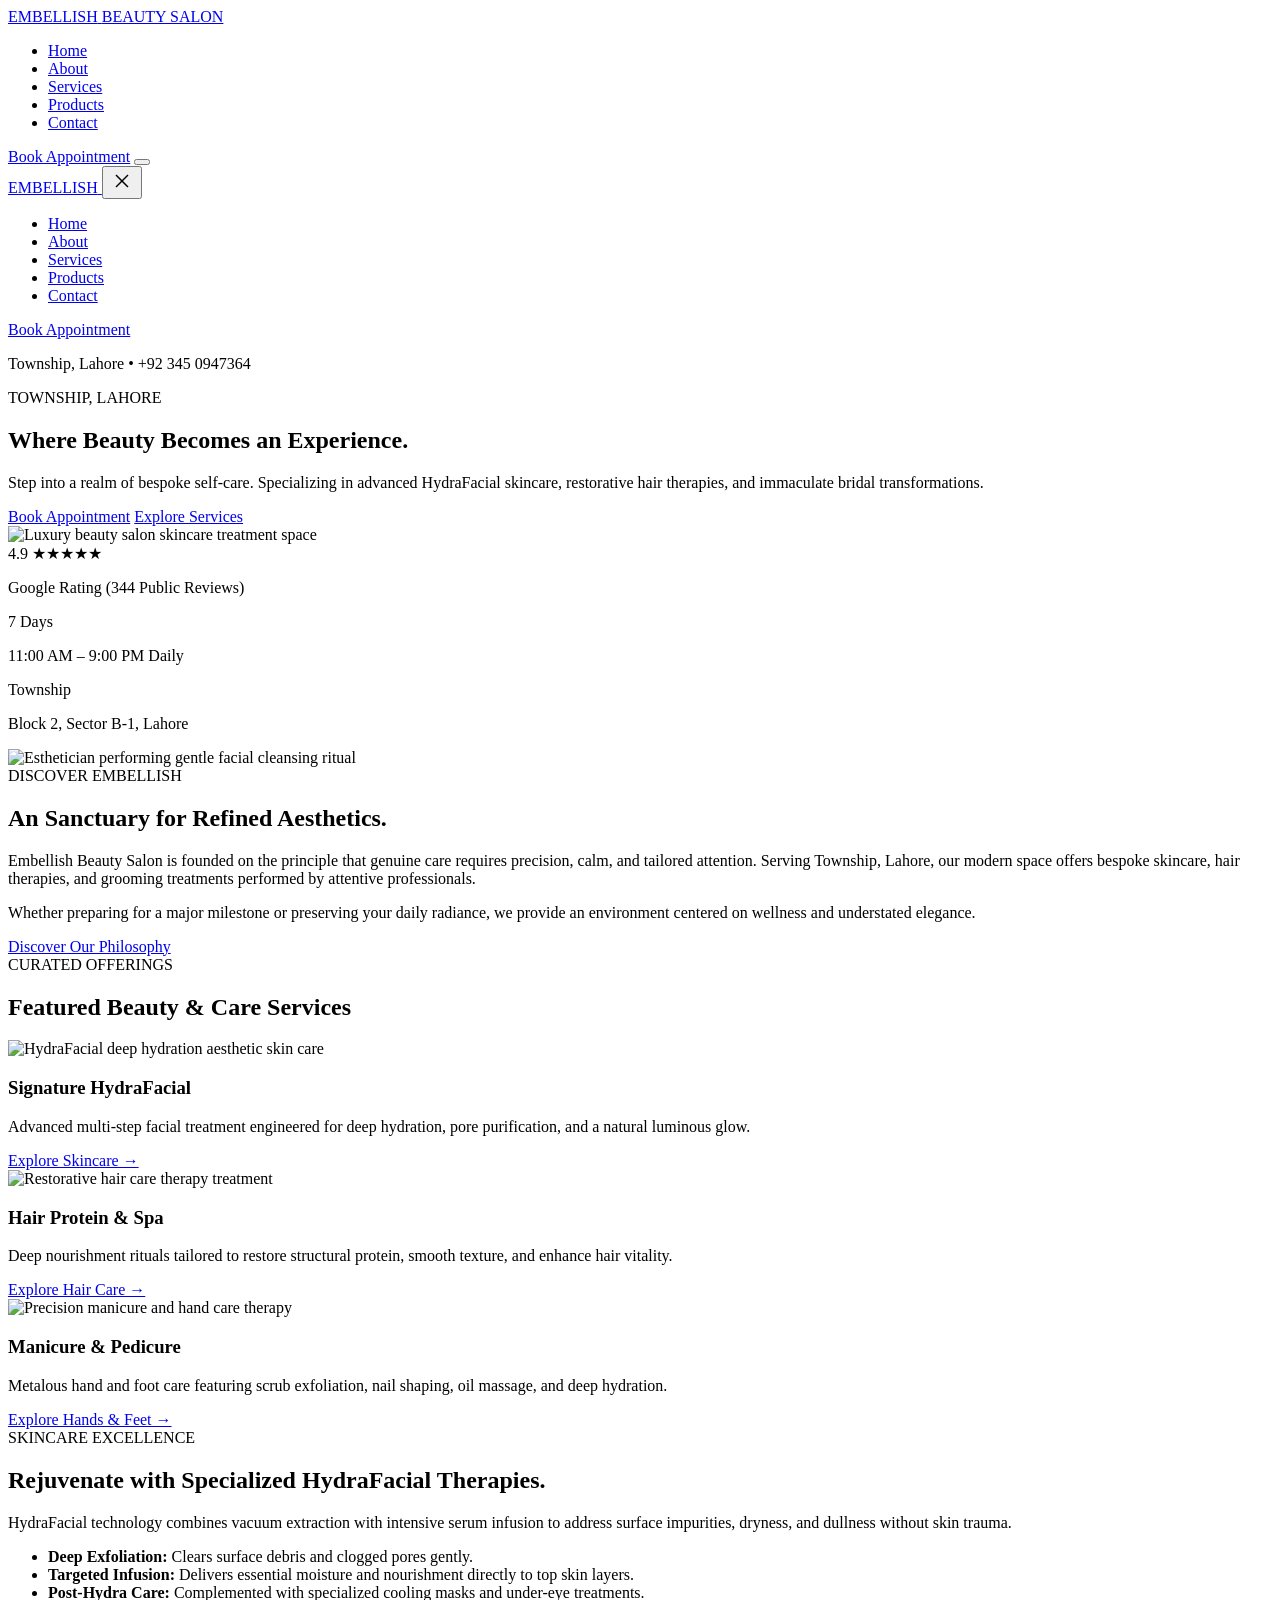
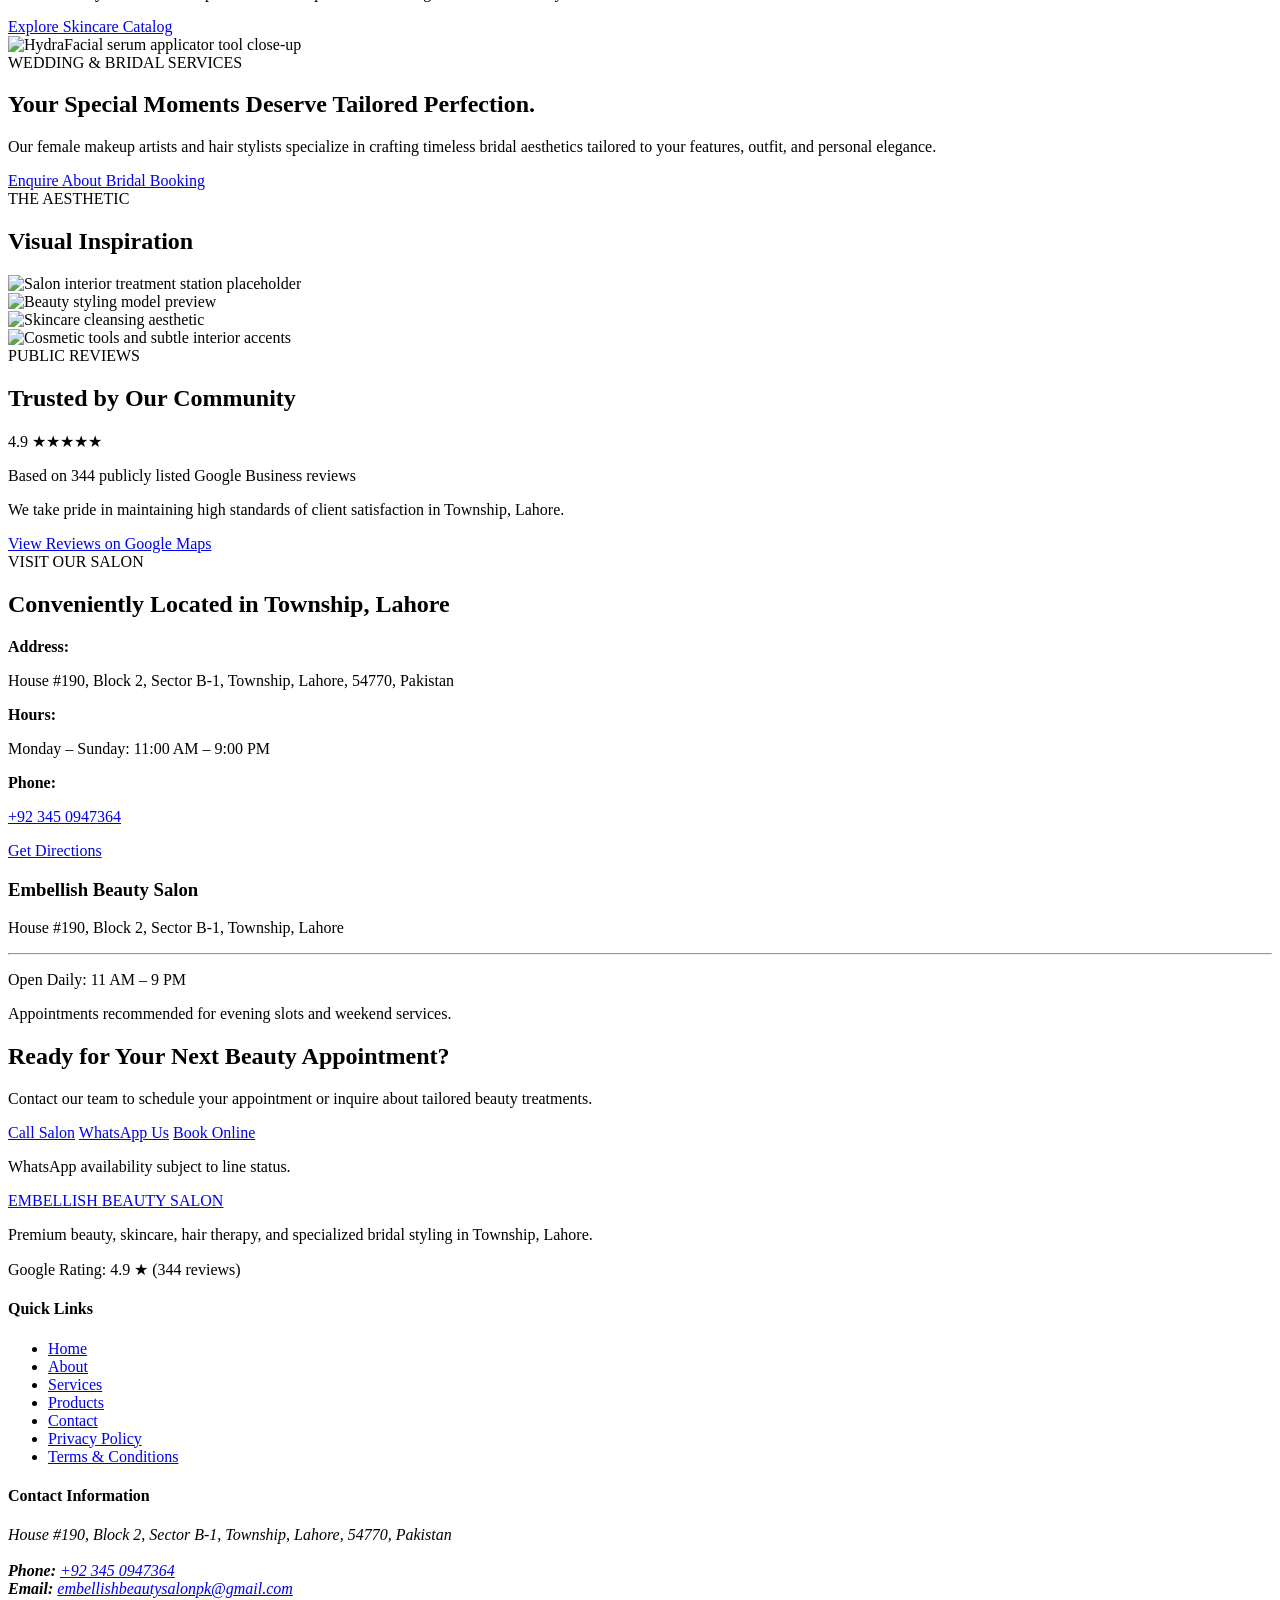
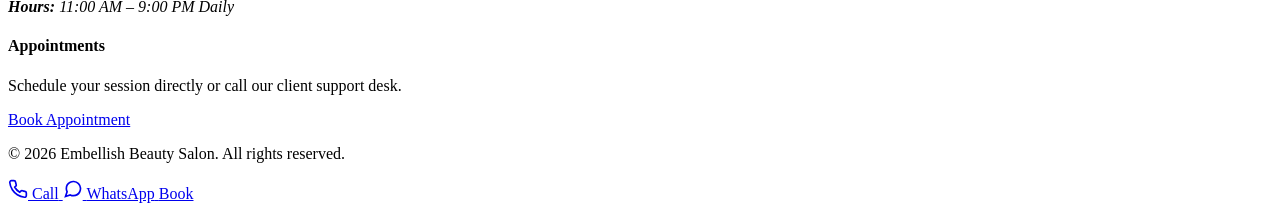
==== index.html @ 2719826d "Create index.html" ====
<!DOCTYPE html>
<html lang="en">
<head>
  <meta charset="UTF-8">
  <meta name="viewport" content="width=device-width, initial-scale=1.0">
  <title>Embellish Beauty Salon | Beauty Salon in Township Lahore</title>
  <meta name="description" content="Experience soft luxury at Embellish Beauty Salon in Township, Lahore. Offering HydraFacial, hair care, body polishing, and professional bridal beauty services.">
  <meta name="keywords" content="Embellish Beauty Salon, Beauty Salon Township Lahore, HydraFacial Township Lahore, Facial salon Township Lahore, Bridal salon Township Lahore">
  <meta name="robots" content="index, follow">
  <link rel="canonical" href="https://embellishbeautysalon.pk/">

  <!-- Open Graph / Facebook -->
  <meta property="og:type" content="website">
  <meta property="og:url" content="https://embellishbeautysalon.pk/">
  <meta property="og:title" content="Embellish Beauty Salon | Beauty Salon in Township Lahore">
  <meta property="og:description" content="Experience soft luxury at Embellish Beauty Salon in Township, Lahore. Premium skincare, HydraFacials, hair spa, and bespoke bridal beauty.">
  <meta property="og:image" content="https://images.unsplash.com/photo-1560066984-138dadb4c035?auto=format&fit=crop&w=1200&q=80">

  <!-- Twitter / X -->
  <meta name="twitter:card" content="summary_large_image">
  <meta name="twitter:title" content="Embellish Beauty Salon | Township Lahore">
  <meta name="twitter:description" content="Premium skincare, HydraFacials, hair care, and bespoke bridal beauty services in Township, Lahore.">
  <meta name="twitter:image" content="https://images.unsplash.com/photo-1560066984-138dadb4c035?auto=format&fit=crop&w=1200&q=80">

  <!-- Stylesheet -->
  <link rel="stylesheet" href="style.css">

  <!-- GSAP & Three.js CDN -->
  <script src="https://cdnjs.cloudflare.com/ajax/libs/gsap/3.12.2/gsap.min.js" defer></script>
  <script src="https://cdnjs.cloudflare.com/ajax/libs/gsap/3.12.2/ScrollTrigger.min.js" defer></script>
  <script src="https://cdnjs.cloudflare.com/ajax/libs/three.js/r128/three.min.js" defer></script>

  <!-- Scripts -->
  <script src="main.js" defer></script>
  <script src="animations.js" defer></script>

  <!-- LocalBusiness Structured Data -->
  <script type="application/ld+json">
  {
    "@context": "https://schema.org",
    "@type": "BeautySalon",
    "name": "Embellish Beauty Salon",
    "image": "https://images.unsplash.com/photo-1560066984-138dadb4c035?auto=format&fit=crop&w=1200&q=80",
    "telephone": "+923450947364",
    "email": "embellishbeautysalonpk@gmail.com",
    "address": {
      "@type": "PostalAddress",
      "streetAddress": "House #190, Block 2, Sector B-1, Township",
      "addressLocality": "Lahore",
      "postalCode": "54770",
      "addressCountry": "PK"
    },
    "openingHoursSpecification": {
      "@type": "OpeningHoursSpecification",
      "dayOfWeek": [
        "Monday", "Tuesday", "Wednesday", "Thursday", "Friday", "Saturday", "Sunday"
      ],
      "opens": "11:00",
      "closes": "21:00"
    },
    "aggregateRating": {
      "@type": "AggregateRating",
      "ratingValue": "4.9",
      "reviewCount": "344"
    },
    "url": "https://embellishbeautysalon.pk/"
  }
  </script>
</head>
<body>

  <!-- Header -->
  <header class="header" id="header">
    <div class="header-container">
      <a href="index.html" class="logo-link" aria-label="Embellish Beauty Salon Homepage">
        <span class="logo-text">EMBELLISH</span>
        <span class="logo-subtext">BEAUTY SALON</span>
      </a>

      <nav class="desktop-nav" aria-label="Main Navigation">
        <ul class="nav-list">
          <li><a href="index.html" class="nav-link active">Home</a></li>
          <li><a href="about.html" class="nav-link">About</a></li>
          <li><a href="services.html" class="nav-link">Services</a></li>
          <li><a href="products.html" class="nav-link">Products</a></li>
          <li><a href="contact.html" class="nav-link">Contact</a></li>
        </ul>
      </nav>

      <div class="header-actions">
        <a href="contact.html" class="btn btn-primary header-cta">Book Appointment</a>
        <button class="hamburger-btn" id="hamburger-btn" aria-label="Toggle navigation menu" aria-expanded="false" aria-controls="mobile-nav">
          <span class="hamburger-line"></span>
          <span class="hamburger-line"></span>
        </button>
      </div>
    </div>
  </header>

  <!-- Mobile Navigation Overlay (Click-Only) -->
  <div class="mobile-nav-overlay" id="mobile-nav" aria-hidden="true">
    <div class="mobile-nav-header">
      <a href="index.html" class="logo-link">
        <span class="logo-text">EMBELLISH</span>
      </a>
      <button class="mobile-close-btn" id="mobile-close-btn" aria-label="Close navigation menu">
        <svg width="24" height="24" viewBox="0 0 24 24" fill="none" stroke="currentColor" stroke-width="1.5"><line x1="18" y1="6" x2="6" y2="18"></line><line x1="6" y1="6" x2="18" y2="18"></line></svg>
      </button>
    </div>
    <ul class="mobile-nav-list">
      <li><a href="index.html" class="mobile-nav-link active">Home</a></li>
      <li><a href="about.html" class="mobile-nav-link">About</a></li>
      <li><a href="services.html" class="mobile-nav-link">Services</a></li>
      <li><a href="products.html" class="mobile-nav-link">Products</a></li>
      <li><a href="contact.html" class="mobile-nav-link">Contact</a></li>
    </ul>
    <div class="mobile-nav-footer">
      <a href="contact.html" class="btn btn-primary full-width">Book Appointment</a>
      <p class="mobile-contact-info">Township, Lahore • +92 345 0947364</p>
    </div>
  </div>

  <main id="main-content">
    <!-- Hero Section -->
    <section class="hero-section">
      <div id="three-canvas-container" class="three-canvas-container"></div>
      <div class="hero-content">
        <span class="hero-badge reveal-text">TOWNSHIP, LAHORE</span>
        <h1 class="hero-title reveal-text">Where Beauty Becomes an Experience.</h1>
        <p class="hero-description reveal-text">Step into a realm of bespoke self-care. Specializing in advanced HydraFacial skincare, restorative hair therapies, and immaculate bridal transformations.</p>
        <div class="hero-cta-group reveal-text">
          <a href="contact.html" class="btn btn-primary">Book Appointment</a>
          <a href="services.html" class="btn btn-secondary">Explore Services</a>
        </div>
      </div>
      <div class="hero-image-wrapper">
        <img src="https://images.unsplash.com/photo-1560066984-138dadb4c035?auto=format&fit=crop&w=1000&q=80" alt="Luxury beauty salon skincare treatment space" class="hero-image" width="1000" height="750">
      </div>
    </section>

    <!-- Business Trust Snapshot -->
    <section class="section trust-section">
      <div class="container">
        <div class="trust-grid">
          <div class="trust-item">
            <div class="trust-rating">
              <span class="rating-num">4.9</span>
              <span class="rating-stars">★★★★★</span>
            </div>
            <p class="trust-label">Google Rating (344 Public Reviews)</p>
          </div>
          <div class="trust-item">
            <span class="trust-metric">7 Days</span>
            <p class="trust-label">11:00 AM – 9:00 PM Daily</p>
          </div>
          <div class="trust-item">
            <span class="trust-metric">Township</span>
            <p class="trust-label">Block 2, Sector B-1, Lahore</p>
          </div>
        </div>
      </div>
    </section>

    <!-- About Preview -->
    <section class="section about-preview">
      <div class="container grid-split">
        <div class="split-image-container">
          <img src="https://images.unsplash.com/photo-1522337360788-8b13dee7a37e?auto=format&fit=crop&w=800&q=80" alt="Esthetician performing gentle facial cleansing ritual" class="img-responsive rounded-luxury" loading="lazy" decoding="async" width="800" height="1000">
        </div>
        <div class="split-content">
          <span class="section-subtitle">DISCOVER EMBELLISH</span>
          <h2 class="section-title">An Sanctuary for Refined Aesthetics.</h2>
          <p class="body-text">Embellish Beauty Salon is founded on the principle that genuine care requires precision, calm, and tailored attention. Serving Township, Lahore, our modern space offers bespoke skincare, hair therapies, and grooming treatments performed by attentive professionals.</p>
          <p class="body-text">Whether preparing for a major milestone or preserving your daily radiance, we provide an environment centered on wellness and understated elegance.</p>
          <a href="about.html" class="btn btn-secondary margin-top-sm">Discover Our Philosophy</a>
        </div>
      </div>
    </section>

    <!-- Featured Services -->
    <section class="section featured-services-section bg-light">
      <div class="container">
        <div class="section-header text-center">
          <span class="section-subtitle">CURATED OFFERINGS</span>
          <h2 class="section-title">Featured Beauty & Care Services</h2>
        </div>

        <div class="card-grid">
          <!-- Card 1 -->
          <div class="luxury-card">
            <div class="card-media">
              <img src="https://images.unsplash.com/photo-1570172619644-dfd03ed5d881?auto=format&fit=crop&w=600&q=80" alt="HydraFacial deep hydration aesthetic skin care" loading="lazy" width="600" height="400">
            </div>
            <div class="card-body">
              <h3 class="card-title">Signature HydraFacial</h3>
              <p class="card-text">Advanced multi-step facial treatment engineered for deep hydration, pore purification, and a natural luminous glow.</p>
              <a href="services.html" class="card-link">Explore Skincare &rarr;</a>
            </div>
          </div>

          <!-- Card 2 -->
          <div class="luxury-card">
            <div class="card-media">
              <img src="https://images.unsplash.com/photo-1527799820374-dcf8d9d4a388?auto=format&fit=crop&w=600&q=80" alt="Restorative hair care therapy treatment" loading="lazy" width="600" height="400">
            </div>
            <div class="card-body">
              <h3 class="card-title">Hair Protein & Spa</h3>
              <p class="card-text">Deep nourishment rituals tailored to restore structural protein, smooth texture, and enhance hair vitality.</p>
              <a href="services.html" class="card-link">Explore Hair Care &rarr;</a>
            </div>
          </div>

          <!-- Card 3 -->
          <div class="luxury-card">
            <div class="card-media">
              <img src="https://images.unsplash.com/photo-1604654894610-df63bc536371?auto=format&fit=crop&w=600&q=80" alt="Precision manicure and hand care therapy" loading="lazy" width="600" height="400">
            </div>
            <div class="card-body">
              <h3 class="card-title">Manicure & Pedicure</h3>
              <p class="card-text">Metalous hand and foot care featuring scrub exfoliation, nail shaping, oil massage, and deep hydration.</p>
              <a href="services.html" class="card-link">Explore Hands & Feet &rarr;</a>
            </div>
          </div>
        </div>
      </div>
    </section>

    <!-- HydraFacial Feature Highlight -->
    <section class="section hydra-feature-section">
      <div class="container grid-split reverse-mobile">
        <div class="split-content">
          <span class="section-subtitle">SKINCARE EXCELLENCE</span>
          <h2 class="section-title">Rejuvenate with Specialized HydraFacial Therapies.</h2>
          <p class="body-text">HydraFacial technology combines vacuum extraction with intensive serum infusion to address surface impurities, dryness, and dullness without skin trauma.</p>
          <ul class="feature-list">
            <li><strong>Deep Exfoliation:</strong> Clears surface debris and clogged pores gently.</li>
            <li><strong>Targeted Infusion:</strong> Delivers essential moisture and nourishment directly to top skin layers.</li>
            <li><strong>Post-Hydra Care:</strong> Complemented with specialized cooling masks and under-eye treatments.</li>
          </ul>
          <a href="services.html" class="btn btn-primary margin-top-sm">Explore Skincare Catalog</a>
        </div>
        <div class="split-image-container">
          <img src="https://images.unsplash.com/photo-1512290900673-7002fe5cdc6a?auto=format&fit=crop&w=800&q=80" alt="HydraFacial serum applicator tool close-up" class="img-responsive rounded-luxury" loading="lazy" width="800" height="1000">
        </div>
      </div>
    </section>

    <!-- Bridal Section -->
    <section class="section bridal-section text-light">
      <div class="bridal-overlay"></div>
      <div class="container relative-z">
        <div class="max-width-center text-center">
          <span class="section-subtitle light-text">WEDDING & BRIDAL SERVICES</span>
          <h2 class="section-title text-white">Your Special Moments Deserve Tailored Perfection.</h2>
          <p class="body-text text-light-muted">Our female makeup artists and hair stylists specialize in crafting timeless bridal aesthetics tailored to your features, outfit, and personal elegance.</p>
          <div class="margin-top-md">
            <a href="contact.html" class="btn btn-gold">Enquire About Bridal Booking</a>
          </div>
        </div>
      </div>
    </section>

    <!-- Editorial Gallery -->
    <section class="section gallery-section">
      <div class="container">
        <div class="section-header text-center">
          <span class="section-subtitle">THE AESTHETIC</span>
          <h2 class="section-title">Visual Inspiration</h2>
        </div>
        <div class="gallery-grid">
          <div class="gallery-item item-tall">
            <img src="https://images.unsplash.com/photo-1560066984-138dadb4c035?auto=format&fit=crop&w=600&q=80" alt="Salon interior treatment station placeholder" loading="lazy" width="600" height="800">
          </div>
          <div class="gallery-item">
            <img src="https://images.unsplash.com/photo-1487412720507-e7ab37603c6f?auto=format&fit=crop&w=600&q=80" alt="Beauty styling model preview" loading="lazy" width="600" height="400">
          </div>
          <div class="gallery-item">
            <img src="https://images.unsplash.com/photo-1522337360788-8b13dee7a37e?auto=format&fit=crop&w=600&q=80" alt="Skincare cleansing aesthetic" loading="lazy" width="600" height="400">
          </div>
          <div class="gallery-item item-wide">
            <img src="https://images.unsplash.com/photo-1516975080664-ed2fc6a32937?auto=format&fit=crop&w=800&q=80" alt="Cosmetic tools and subtle interior accents" loading="lazy" width="800" height="400">
          </div>
        </div>
      </div>
    </section>

    <!-- Google Review Proof Section -->
    <section class="section social-proof-section bg-light text-center">
      <div class="container">
        <span class="section-subtitle">PUBLIC REVIEWS</span>
        <h2 class="section-title">Trusted by Our Community</h2>
        <div class="rating-display-large">
          <span class="rating-big">4.9</span>
          <span class="stars-gold">★★★★★</span>
          <p class="rating-sub">Based on 344 publicly listed Google Business reviews</p>
        </div>
        <p class="body-text max-width-center margin-top-sm">We take pride in maintaining high standards of client satisfaction in Township, Lahore.</p>
        <div class="margin-top-md">
          <a href="https://www.google.com/maps/search/?api=1&query=Embellish+Beauty+Salon+Township+Lahore" target="_blank" rel="noopener noreferrer" class="btn btn-secondary">View Reviews on Google Maps</a>
        </div>
      </div>
    </section>

    <!-- Location & Directions -->
    <section class="section location-section">
      <div class="container grid-split">
        <div class="split-content">
          <span class="section-subtitle">VISIT OUR SALON</span>
          <h2 class="section-title">Conveniently Located in Township, Lahore</h2>
          <div class="contact-details-list">
            <div class="contact-detail-item">
              <strong>Address:</strong>
              <p>House #190, Block 2, Sector B-1, Township, Lahore, 54770, Pakistan</p>
            </div>
            <div class="contact-detail-item">
              <strong>Hours:</strong>
              <p>Monday – Sunday: 11:00 AM – 9:00 PM</p>
            </div>
            <div class="contact-detail-item">
              <strong>Phone:</strong>
              <p><a href="tel:+923450947364" class="inline-link">+92 345 0947364</a></p>
            </div>
          </div>
          <div class="margin-top-md">
            <a href="https://www.google.com/maps/search/?api=1&query=Embellish+Beauty+Salon+House+190+Block+2+Sector+B1+Township+Lahore" target="_blank" rel="noopener noreferrer" class="btn btn-primary">Get Directions</a>
          </div>
        </div>
        <div class="split-image-container flex-center">
          <div class="location-card-box">
            <h3>Embellish Beauty Salon</h3>
            <p>House #190, Block 2, Sector B-1, Township, Lahore</p>
            <hr class="divider">
            <p class="status-indicator"><span class="dot-green"></span> Open Daily: 11 AM – 9 PM</p>
            <p class="small-text margin-top-xs">Appointments recommended for evening slots and weekend services.</p>
          </div>
        </div>
      </div>
    </section>

    <!-- Final CTA Bar -->
    <section class="section cta-banner bg-dark text-light">
      <div class="container text-center">
        <h2 class="section-title text-white">Ready for Your Next Beauty Appointment?</h2>
        <p class="body-text text-light-muted max-width-center">Contact our team to schedule your appointment or inquire about tailored beauty treatments.</p>
        <div class="cta-banner-buttons margin-top-md">
          <a href="tel:+923450947364" class="btn btn-gold">Call Salon</a>
          <a href="https://wa.me/923450947364" target="_blank" rel="noopener noreferrer" class="btn btn-secondary text-white">WhatsApp Us</a>
          <a href="contact.html" class="btn btn-primary">Book Online</a>
        </div>
        <p class="small-text text-light-muted margin-top-xs">WhatsApp availability subject to line status.</p>
      </div>
    </section>
  </main>

  <!-- Global Footer -->
  <footer class="footer">
    <div class="container">
      <div class="footer-grid">
        <div class="footer-col brand-col">
          <a href="index.html" class="logo-link">
            <span class="logo-text">EMBELLISH</span>
            <span class="logo-subtext">BEAUTY SALON</span>
          </a>
          <p class="footer-text margin-top-xs">Premium beauty, skincare, hair therapy, and specialized bridal styling in Township, Lahore.</p>
          <div class="footer-rating-badge">
            <span>Google Rating: 4.9 ★ (344 reviews)</span>
          </div>
        </div>

        <div class="footer-col">
          <h4 class="footer-heading">Quick Links</h4>
          <ul class="footer-links">
            <li><a href="index.html">Home</a></li>
            <li><a href="about.html">About</a></li>
            <li><a href="services.html">Services</a></li>
            <li><a href="products.html">Products</a></li>
            <li><a href="contact.html">Contact</a></li>
            <li><a href="privacy-policy.html">Privacy Policy</a></li>
            <li><a href="terms.html">Terms & Conditions</a></li>
          </ul>
        </div>

        <div class="footer-col">
          <h4 class="footer-heading">Contact Information</h4>
          <address class="footer-address">
            House #190, Block 2, Sector B-1, Township, Lahore, 54770, Pakistan<br><br>
            <strong>Phone:</strong> <a href="tel:+923450947364">+92 345 0947364</a><br>
            <strong>Email:</strong> <a href="mailto:embellishbeautysalonpk@gmail.com">embellishbeautysalonpk@gmail.com</a><br>
            <strong>Hours:</strong> 11:00 AM – 9:00 PM Daily
          </address>
        </div>

        <div class="footer-col">
          <h4 class="footer-heading">Appointments</h4>
          <p class="footer-text">Schedule your session directly or call our client support desk.</p>
          <a href="contact.html" class="btn btn-primary margin-top-xs">Book Appointment</a>
        </div>
      </div>

      <div class="footer-bottom">
        <p>© 2026 Embellish Beauty Salon. All rights reserved.</p>
      </div>
    </div>
  </footer>

  <!-- Mobile Sticky Bottom Action Bar -->
  <div class="mobile-bottom-bar" aria-label="Quick Action Controls">
    <a href="tel:+923450947364" class="mobile-action-btn">
      <svg width="20" height="20" viewBox="0 0 24 24" fill="none" stroke="currentColor" stroke-width="2"><path d="M22 16.92v3a2 2 0 0 1-2.18 2 19.79 19.79 0 0 1-8.63-3.07 19.5 19.5 0 0 1-6-6 19.79 19.79 0 0 1-3.07-8.67A2 2 0 0 1 4.11 2h3a2 2 0 0 1 2 1.72 12.84 12.84 0 0 0 .7 2.81 2 2 0 0 1-.45 2.11L8.09 9.91a16 16 0 0 0 6 6l1.27-1.27a2 2 0 0 1 2.11-.45 12.84 12.84 0 0 0 2.81.7A2 2 0 0 1 22 16.92z"></path></svg>
      <span>Call</span>
    </a>
    <a href="https://wa.me/923450947364" target="_blank" rel="noopener noreferrer" class="mobile-action-btn">
      <svg width="20" height="20" viewBox="0 0 24 24" fill="none" stroke="currentColor" stroke-width="2"><path d="M21 11.5a8.38 8.38 0 0 1-.9 3.8 8.5 8.5 0 0 1-7.6 4.7 8.38 8.38 0 0 1-3.8-.9L3 21l1.9-5.7a8.38 8.38 0 0 1-.9-3.8 8.5 8.5 0 0 1 4.7-7.6 8.38 8.38 0 0 1 3.8-.9h.5a8.48 8.48 0 0 1 8 8v.5z"></path></svg>
      <span>WhatsApp</span>
    </a>
    <a href="contact.html" class="mobile-action-btn primary-action">
      <span>Book</span>
    </a>
  </div>

</body>
</html>
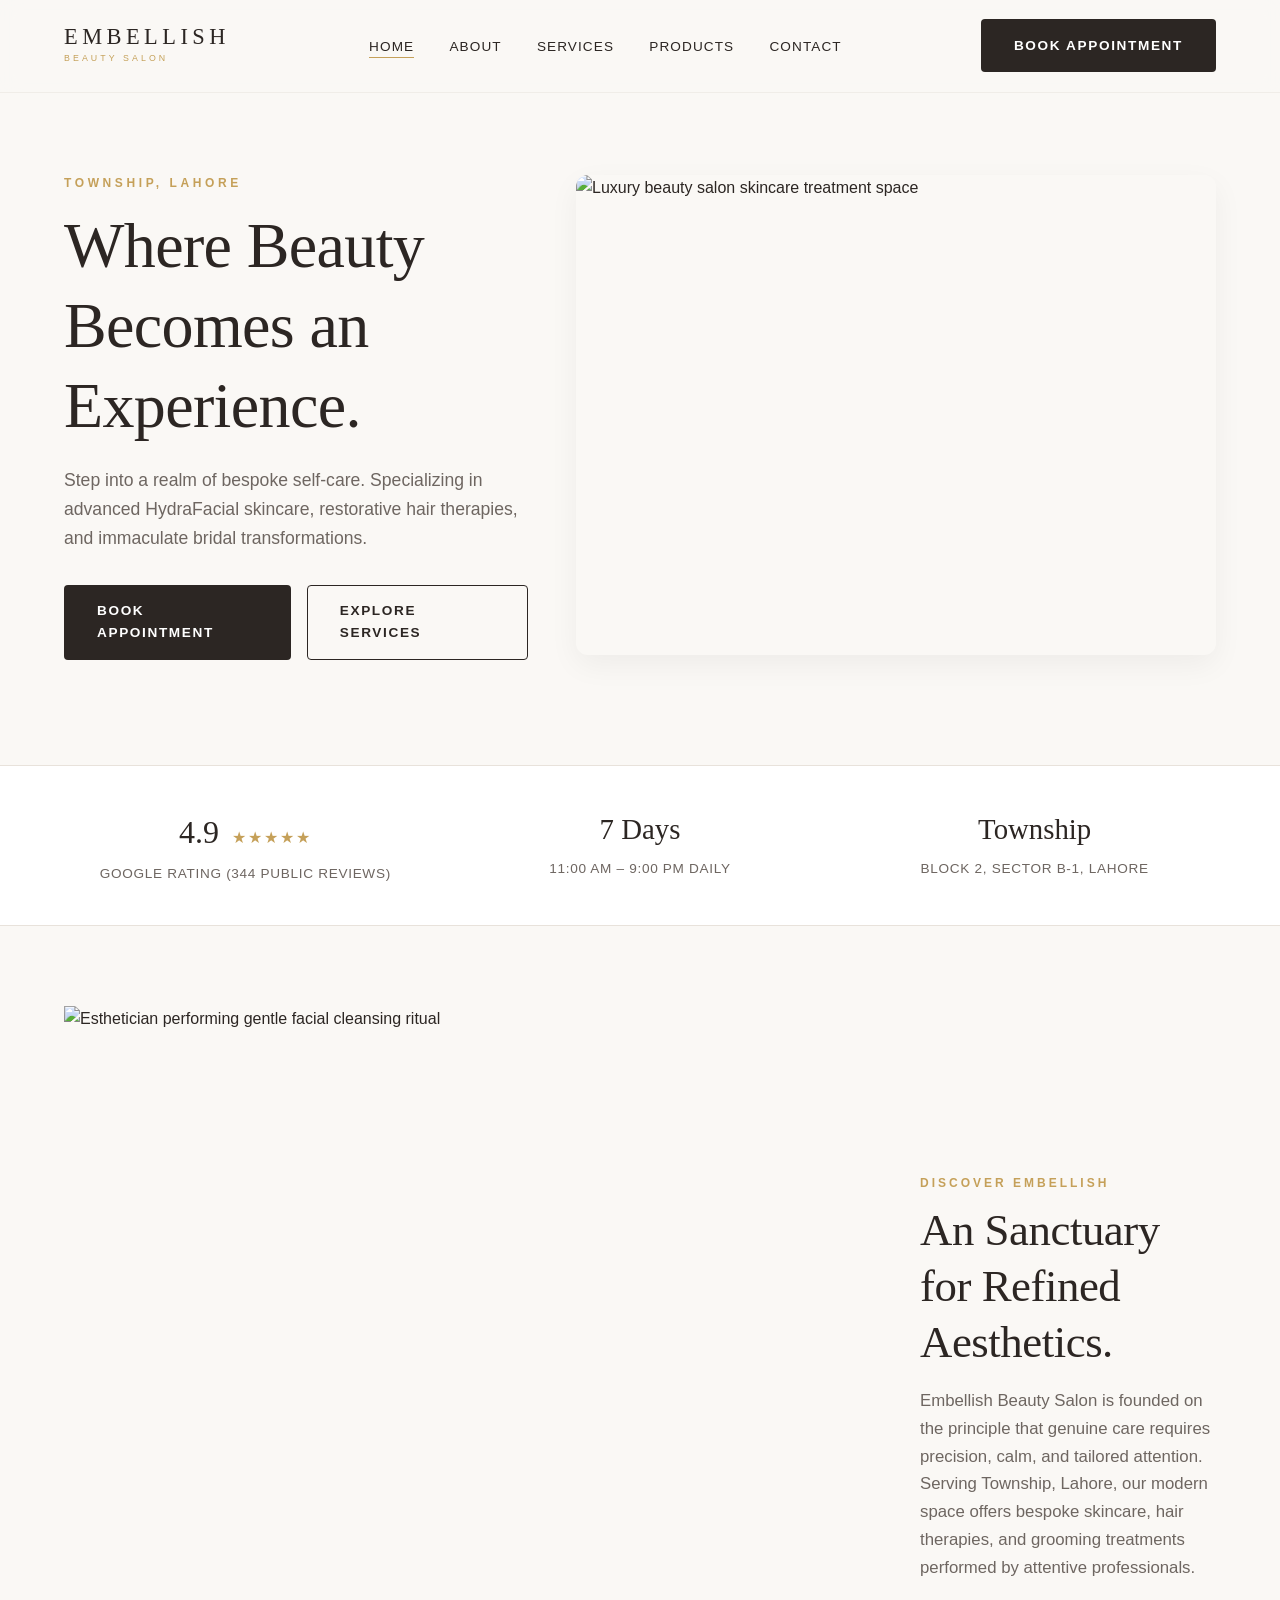
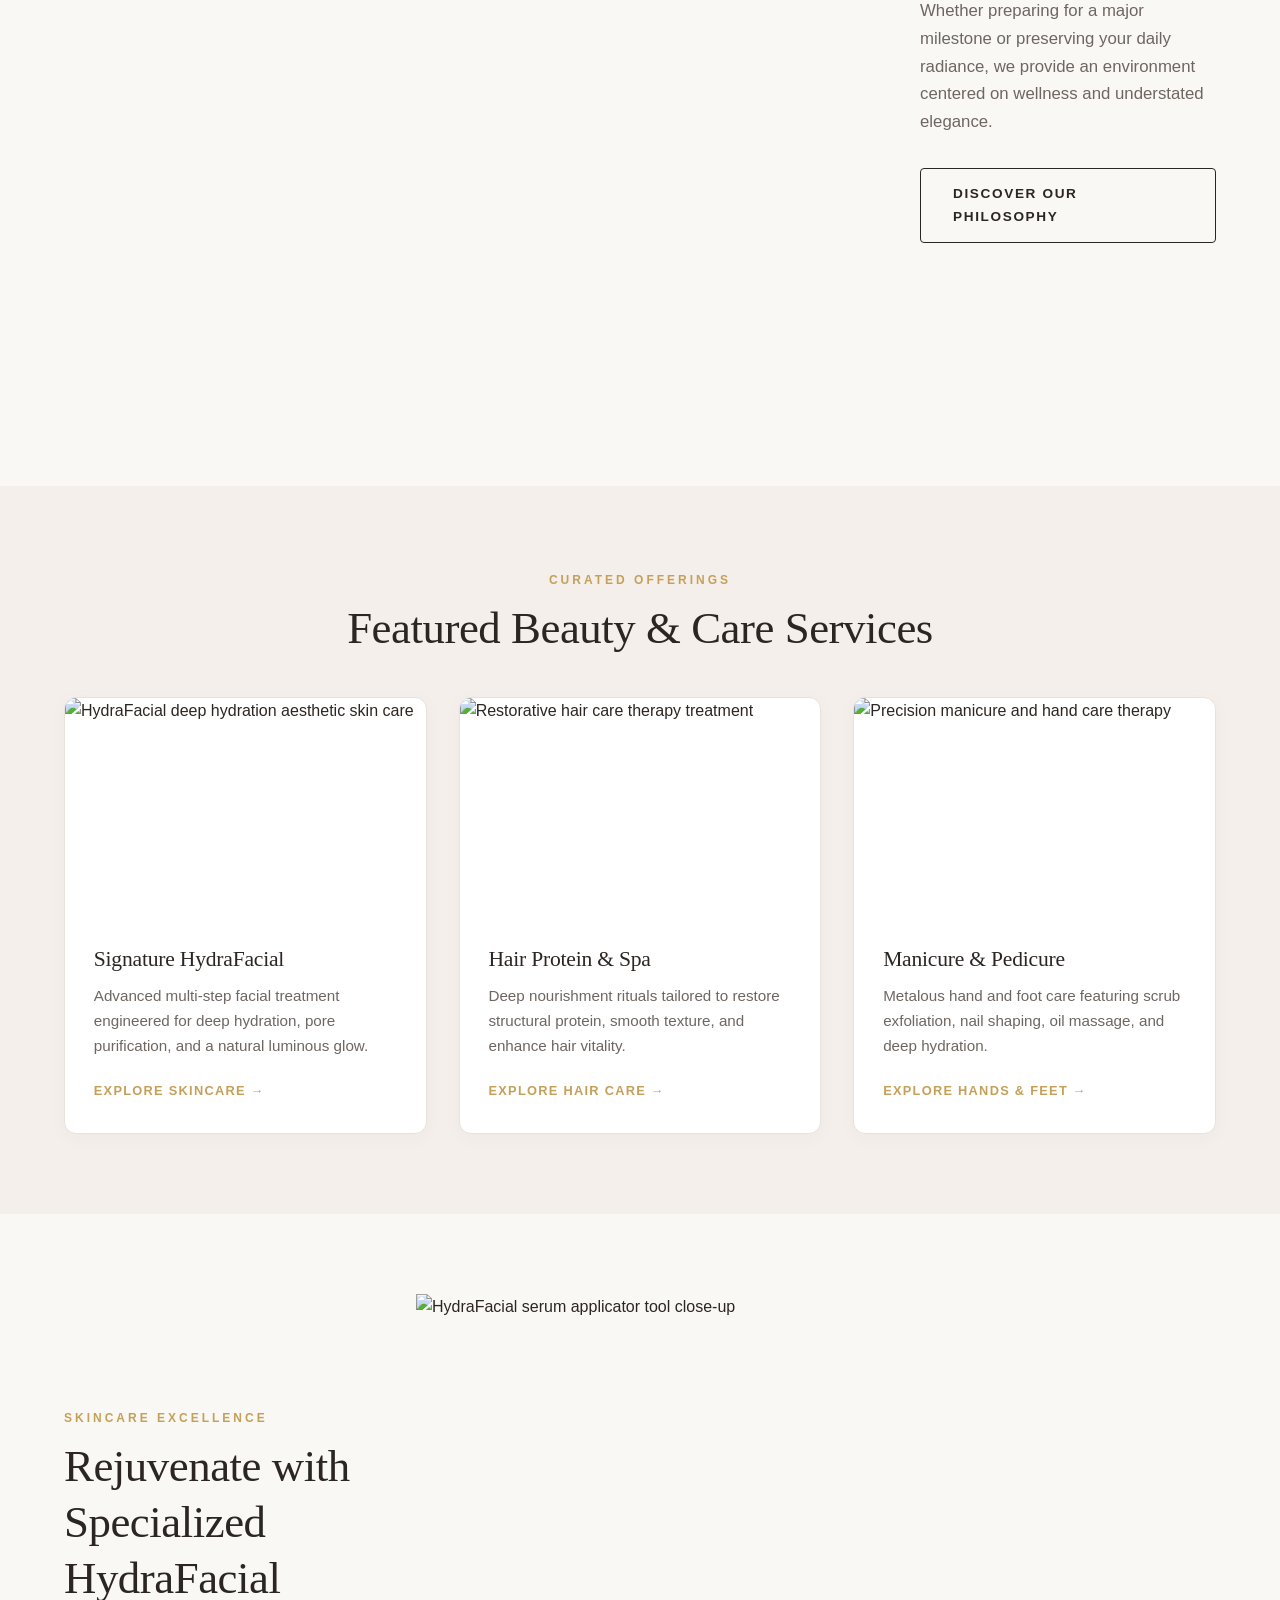
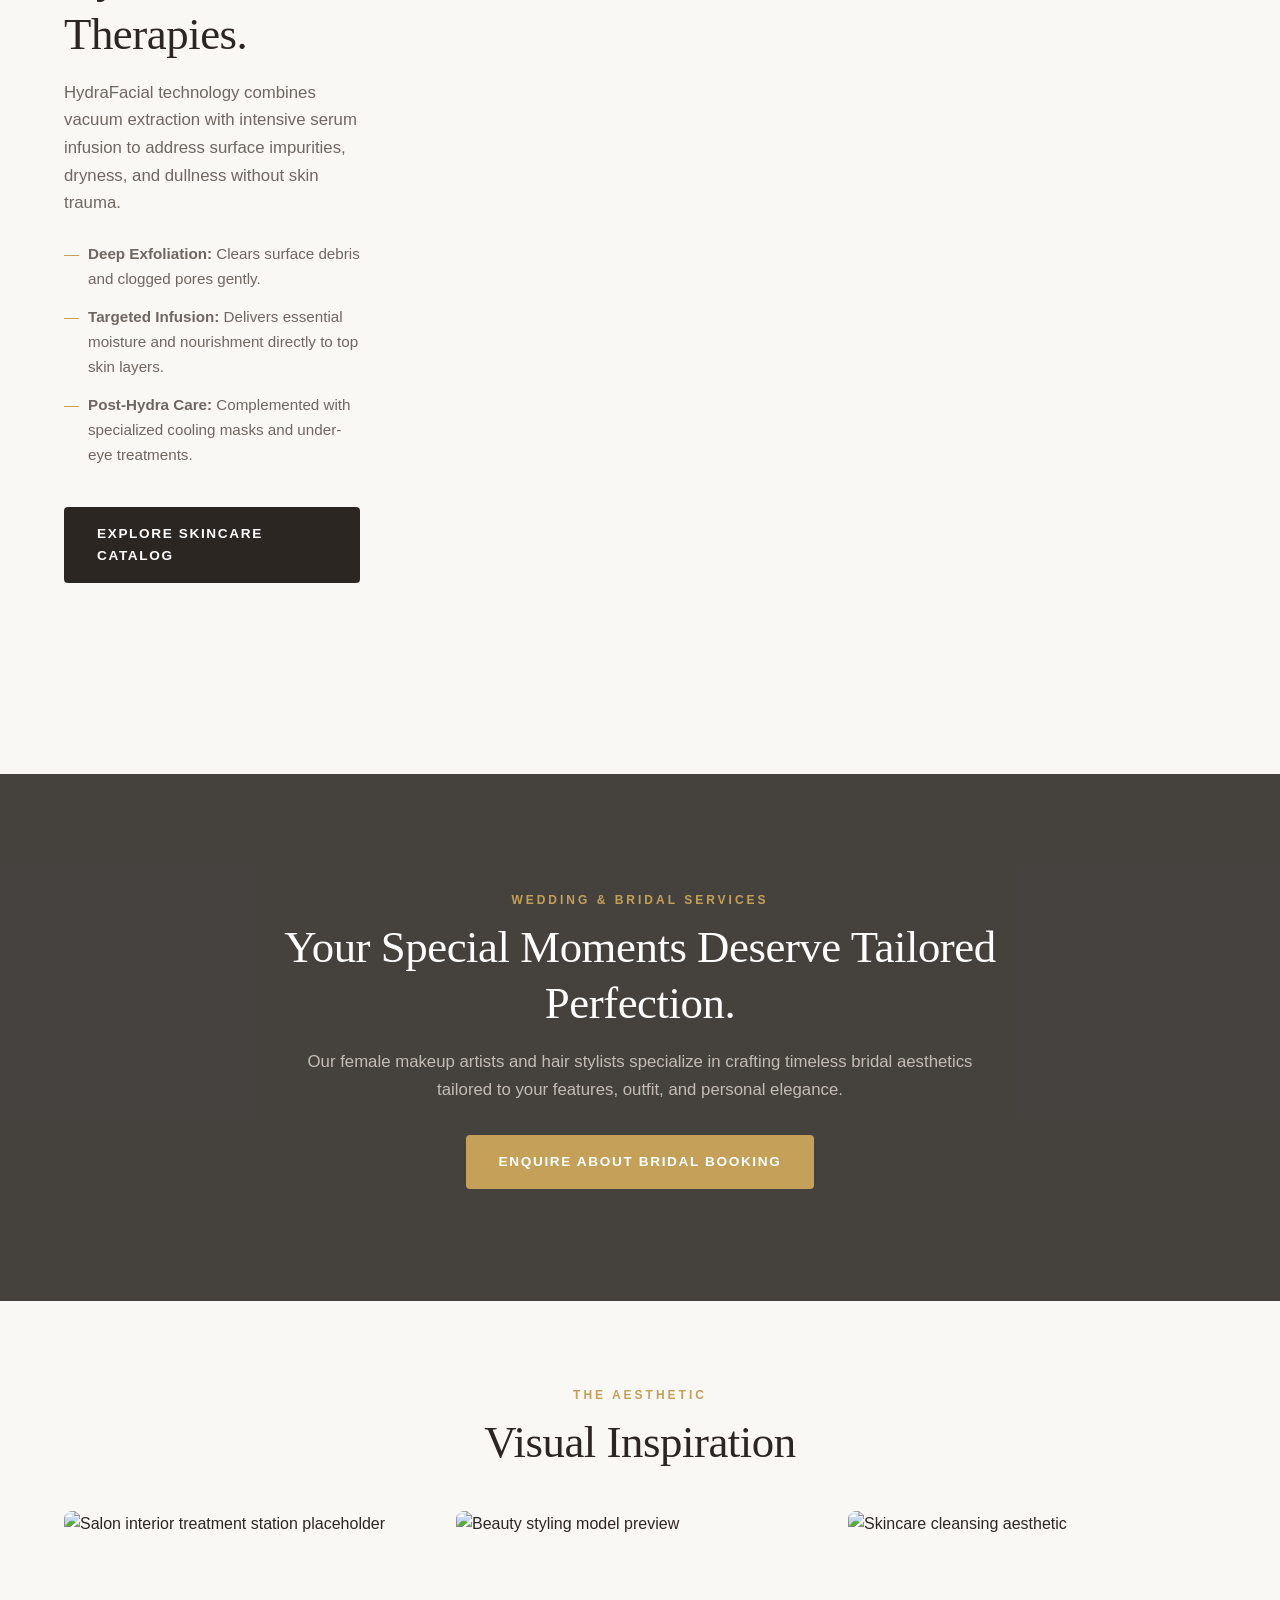
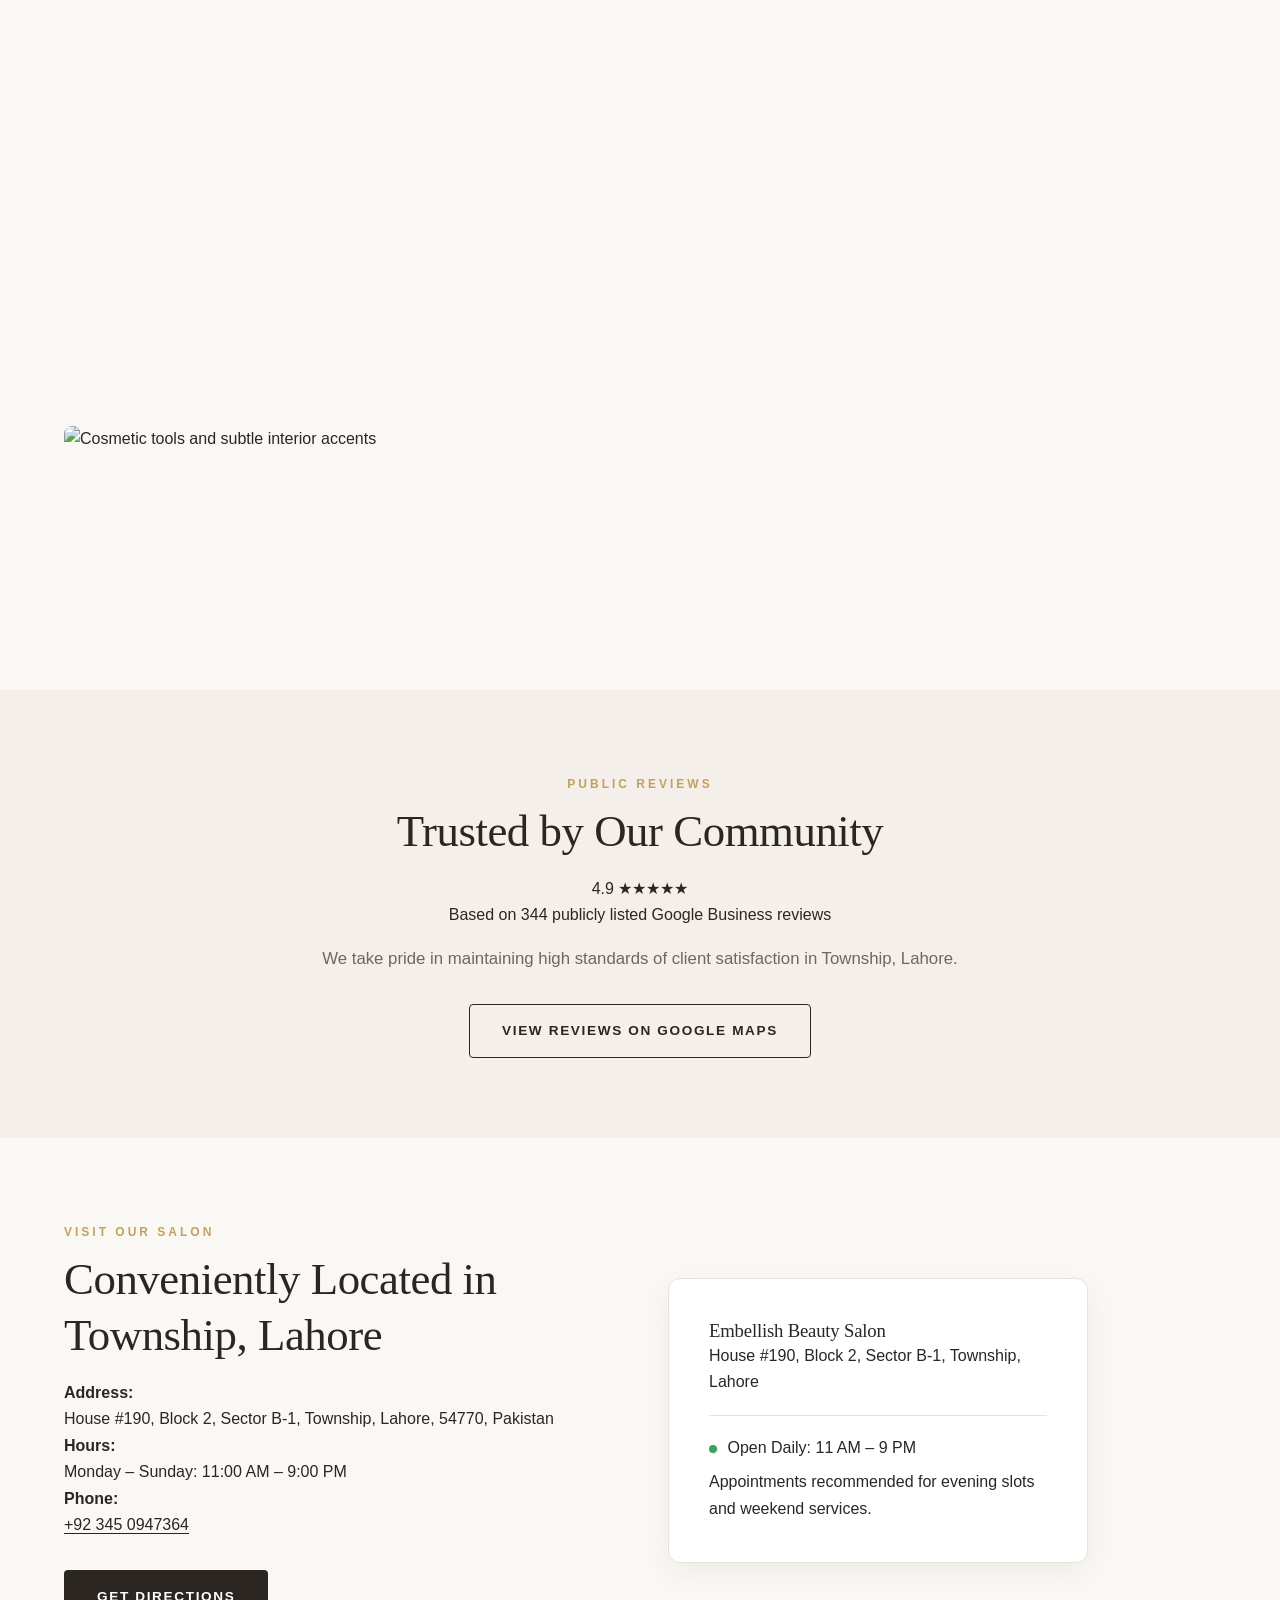
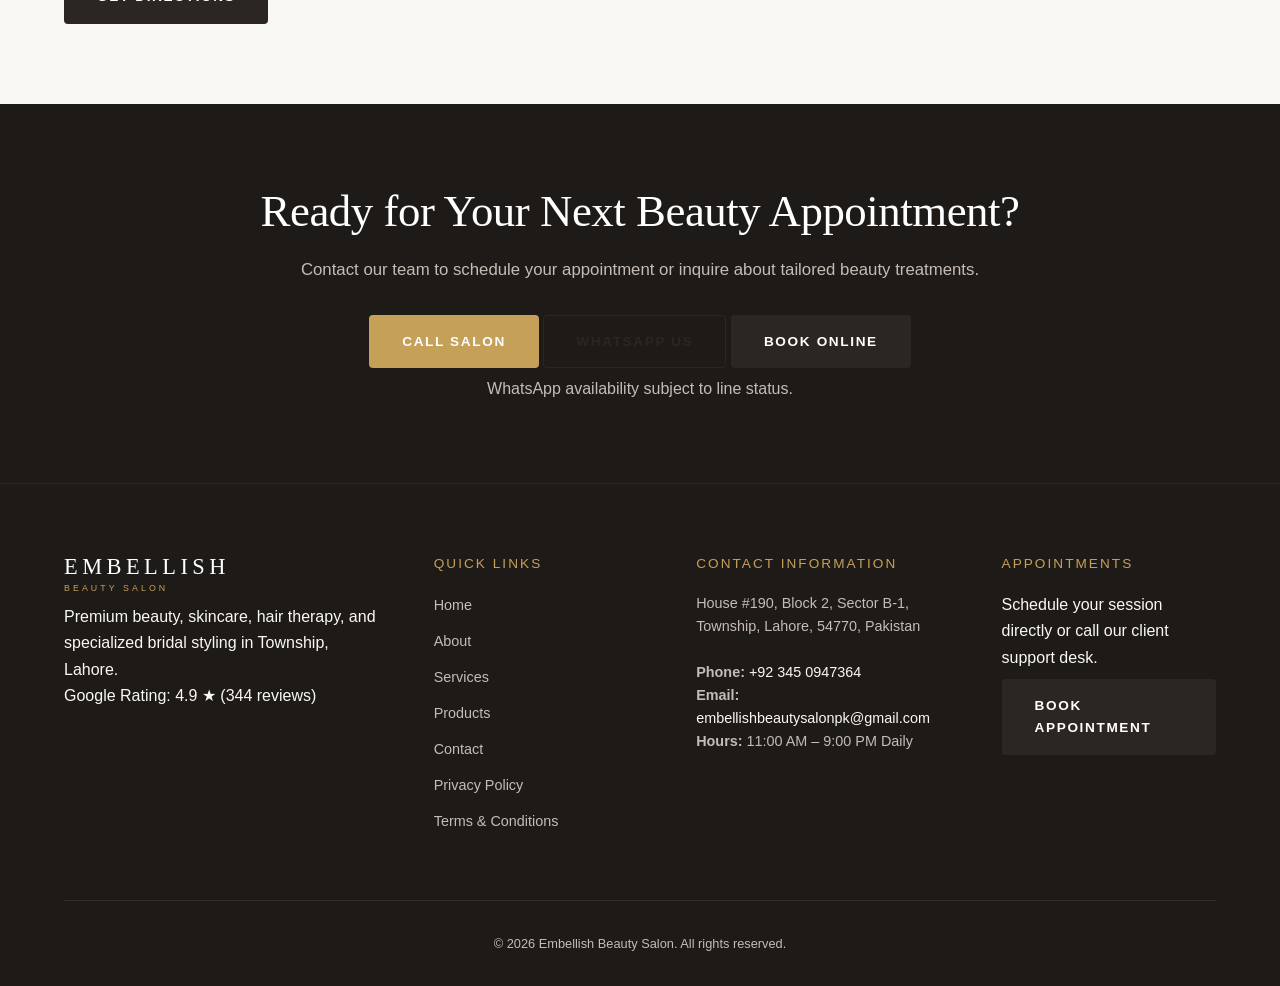
==== commit b25f70a3: "Update index.html" ====
--- a/index.html
+++ b/index.html
@@ -417,6 +417,6 @@
       <span>Book</span>
     </a>
   </div>
-
+<script src="https://cdn.zanderio.ai/widget/loader.js" data-id="wdg_Mh5rOXcmuRvcH9gzX9whWnmt" defer></script>
 </body>
 </html>
--- a/style.css
+++ b/style.css
@@ -0,0 +1,939 @@
+/* ==========================================================================
+   EMBELLISH BEAUTY SALON - PRODUCTION LUXURY STYLESHEET
+   Aesthetics: Soft Luxury, Editorial Typography, High-Performance CSS
+   ========================================================================== */
+
+/* --- Root Color Palette & Variables --- */
+:root {
+  --color-bg-primary: #FAF8F5; /* Warm Ivory */
+  --color-bg-card: #FFFFFF;
+  --color-bg-light: #F4EFEA;    /* Soft Beige */
+  --color-bg-dark: #1E1A17;     /* Deep Espresso */
+  
+  --color-text-main: #2C2623;   /* Rich Charcoal */
+  --color-text-muted: #6E6661;
+  --color-text-light: #FAF8F5;
+  --color-text-light-muted: #C5BCB5;
+
+  --color-accent-gold: #C5A059;  /* Champagne Gold */
+  --color-accent-gold-hover: #B08B46;
+  --color-accent-rose: #D8B4A0;  /* Muted Rose */
+  --color-border: #E8E2DB;
+
+  /* Typography */
+  --font-heading: 'Didot', 'Bodoni MT', 'Cinzel', 'Playfair Display', serif;
+  --font-body: -apple-system, BlinkMacSystemFont, 'Segoe UI', Roboto, Helvetica, Arial, sans-serif;
+
+  /* Transitions & Radii */
+  --transition-fast: 0.2s cubic-bezier(0.16, 1, 0.3, 1);
+  --transition-smooth: 0.4s cubic-bezier(0.16, 1, 0.3, 1);
+  --radius-sm: 4px;
+  --radius-md: 8px;
+  --radius-luxury: 12px;
+
+  /* Elevation */
+  --shadow-subtle: 0 4px 20px rgba(0, 0, 0, 0.03);
+  --shadow-card: 0 10px 30px rgba(0, 0, 0, 0.05);
+}
+
+/* --- Base Reset & Global Styles --- */
+*, *::before, *::after {
+  box-sizing: border-box;
+  margin: 0;
+  padding: 0;
+}
+
+html {
+  font-size: 100%;
+  scroll-behavior: smooth;
+  overflow-x: hidden; /* Strict NO Horizontal Scroll */
+}
+
+body {
+  font-family: var(--font-body);
+  background-color: var(--color-bg-primary);
+  color: var(--color-text-main);
+  line-height: 1.65;
+  -webkit-font-smoothing: antialiased;
+  -moz-osx-font-smoothing: grayscale;
+  overflow-x: hidden;
+  position: relative;
+  padding-bottom: 60px; /* Space for mobile sticky bar */
+}
+
+@media (min-width: 769px) {
+  body {
+    padding-bottom: 0;
+  }
+}
+
+img {
+  max-width: 100%;
+  height: auto;
+  display: block;
+}
+
+a {
+  color: inherit;
+  text-decoration: none;
+  transition: color var(--transition-fast);
+}
+
+ul {
+  list-style: none;
+}
+
+/* --- Typography System --- */
+h1, h2, h3, h4 {
+  font-family: var(--font-heading);
+  font-weight: 400;
+  letter-spacing: -0.01em;
+  line-height: 1.25;
+  color: var(--color-text-main);
+}
+
+.hero-title {
+  font-size: clamp(2.2rem, 5vw, 4.2rem);
+  margin-bottom: 1.2rem;
+}
+
+.section-title {
+  font-size: clamp(1.8rem, 3.5vw, 2.8rem);
+  margin-bottom: 1rem;
+}
+
+.page-title {
+  font-size: clamp(2rem, 4vw, 3.2rem);
+  margin-bottom: 0.8rem;
+}
+
+.section-subtitle {
+  display: inline-block;
+  font-size: 0.75rem;
+  letter-spacing: 0.25em;
+  text-transform: uppercase;
+  color: var(--color-accent-gold);
+  font-weight: 600;
+  margin-bottom: 0.6rem;
+}
+
+.body-text {
+  font-size: 1.05rem;
+  color: var(--color-text-muted);
+  margin-bottom: 1rem;
+}
+
+.max-width-center {
+  max-width: 720px;
+  margin-left: auto;
+  margin-right: auto;
+}
+
+/* --- Layout Containers --- */
+.container {
+  width: 90%;
+  max-width: 1280px;
+  margin: 0 auto;
+}
+
+.section {
+  padding: 5rem 0;
+  position: relative;
+}
+
+@media (max-width: 768px) {
+  .section {
+    padding: 3.5rem 0;
+  }
+}
+
+.bg-light { background-color: var(--color-bg-light); }
+.bg-dark { background-color: var(--color-bg-dark); }
+.text-light { color: var(--color-text-light); }
+.text-white { color: #FFFFFF; }
+.text-light-muted { color: var(--color-text-light-muted); }
+.text-center { text-align: center; }
+
+.grid-split {
+  display: grid;
+  grid-template-columns: 1fr 1fr;
+  gap: 3.5rem;
+  align-items: center;
+}
+
+@media (max-width: 900px) {
+  .grid-split {
+    grid-template-columns: 1fr;
+    gap: 2rem;
+  }
+  .grid-split.reverse-mobile {
+    display: flex;
+    flex-direction: column-reverse;
+  }
+}
+
+/* --- Buttons & CTAs --- */
+.btn {
+  display: inline-flex;
+  align-items: center;
+  justify-content: center;
+  padding: 0.9rem 2rem;
+  font-size: 0.85rem;
+  letter-spacing: 0.12em;
+  text-transform: uppercase;
+  font-weight: 600;
+  border-radius: var(--radius-sm);
+  transition: all var(--transition-smooth);
+  cursor: pointer;
+  border: 1px solid transparent;
+}
+
+.btn-primary {
+  background-color: var(--color-text-main);
+  color: #FFFFFF;
+}
+
+.btn-primary:hover {
+  background-color: var(--color-accent-gold);
+  color: #FFFFFF;
+}
+
+.btn-secondary {
+  background-color: transparent;
+  color: var(--color-text-main);
+  border-color: var(--color-text-main);
+}
+
+.btn-secondary:hover {
+  background-color: var(--color-text-main);
+  color: #FFFFFF;
+}
+
+.btn-gold {
+  background-color: var(--color-accent-gold);
+  color: #FFFFFF;
+}
+
+.btn-gold:hover {
+  background-color: var(--color-accent-gold-hover);
+}
+
+.full-width { width: 100%; }
+
+/* --- Global Header --- */
+.header {
+  position: fixed;
+  top: 0;
+  left: 0;
+  width: 100%;
+  z-index: 1000;
+  padding: 1.2rem 0;
+  transition: all var(--transition-smooth);
+  background: rgba(250, 248, 245, 0.85);
+  backdrop-filter: blur(10px);
+  -webkit-backdrop-filter: blur(10px);
+  border-bottom: 1px solid rgba(232, 226, 219, 0.5);
+}
+
+.header.scrolled {
+  padding: 0.8rem 0;
+  background: rgba(250, 248, 245, 0.98);
+  box-shadow: var(--shadow-subtle);
+}
+
+.header-container {
+  width: 90%;
+  max-width: 1280px;
+  margin: 0 auto;
+  display: flex;
+  align-items: center;
+  justify-content: space-between;
+}
+
+.logo-link {
+  display: flex;
+  flex-direction: column;
+}
+
+.logo-text {
+  font-family: var(--font-heading);
+  font-size: 1.4rem;
+  letter-spacing: 0.2em;
+  color: var(--color-text-main);
+  line-height: 1;
+}
+
+.logo-subtext {
+  font-size: 0.55rem;
+  letter-spacing: 0.35em;
+  color: var(--color-accent-gold);
+  margin-top: 3px;
+  text-transform: uppercase;
+}
+
+.desktop-nav .nav-list {
+  display: flex;
+  gap: 2.2rem;
+}
+
+.nav-link {
+  font-size: 0.85rem;
+  letter-spacing: 0.08em;
+  text-transform: uppercase;
+  color: var(--color-text-main);
+  position: relative;
+  padding-bottom: 4px;
+}
+
+.nav-link::after {
+  content: '';
+  position: absolute;
+  bottom: 0;
+  left: 0;
+  width: 0%;
+  height: 1px;
+  background-color: var(--color-accent-gold);
+  transition: width var(--transition-fast);
+}
+
+.nav-link:hover::after, .nav-link.active::after {
+  width: 100%;
+}
+
+.header-actions {
+  display: flex;
+  align-items: center;
+  gap: 1rem;
+}
+
+/* Hamburger Button */
+.hamburger-btn {
+  display: none;
+  background: none;
+  border: none;
+  cursor: pointer;
+  padding: 8px;
+  flex-direction: column;
+  gap: 6px;
+  z-index: 1100;
+}
+
+.hamburger-line {
+  width: 24px;
+  height: 2px;
+  background-color: var(--color-text-main);
+  transition: transform var(--transition-fast);
+}
+
+@media (max-width: 860px) {
+  .desktop-nav, .header-cta { display: none; }
+  .hamburger-btn { display: flex; }
+}
+
+/* --- Mobile Navigation Overlay (Strict Click-Only, Zero Swipe) --- */
+.mobile-nav-overlay {
+  position: fixed;
+  top: 0;
+  left: 0;
+  width: 100vw;
+  height: 100vh;
+  background-color: var(--color-bg-primary);
+  z-index: 2000;
+  display: flex;
+  flex-direction: column;
+  justify-content: space-between;
+  padding: 2rem;
+  opacity: 0;
+  visibility: hidden;
+  pointer-events: none;
+  transition: opacity var(--transition-smooth), visibility var(--transition-smooth);
+}
+
+.mobile-nav-overlay.is-active {
+  opacity: 1;
+  visibility: visible;
+  pointer-events: auto;
+}
+
+.mobile-nav-header {
+  display: flex;
+  justify-content: space-between;
+  align-items: center;
+}
+
+.mobile-close-btn {
+  background: none;
+  border: none;
+  color: var(--color-text-main);
+  cursor: pointer;
+  padding: 8px;
+}
+
+.mobile-nav-list {
+  display: flex;
+  flex-direction: column;
+  gap: 1.5rem;
+  text-align: center;
+}
+
+.mobile-nav-link {
+  font-family: var(--font-heading);
+  font-size: 1.8rem;
+  color: var(--color-text-main);
+}
+
+.mobile-nav-link.active {
+  color: var(--color-accent-gold);
+}
+
+.mobile-nav-footer {
+  text-align: center;
+}
+
+.mobile-contact-info {
+  font-size: 0.8rem;
+  color: var(--color-text-muted);
+  margin-top: 1rem;
+}
+
+/* --- Hero Section --- */
+.hero-section {
+  position: relative;
+  min-height: 85vh;
+  padding-top: 8rem;
+  padding-bottom: 4rem;
+  display: flex;
+  align-items: center;
+  width: 90%;
+  max-width: 1280px;
+  margin: 0 auto;
+  gap: 3rem;
+}
+
+.three-canvas-container {
+  position: absolute;
+  top: 0;
+  left: 0;
+  width: 100%;
+  height: 100%;
+  pointer-events: none;
+  z-index: 1;
+  opacity: 0.6;
+}
+
+.hero-content {
+  flex: 1;
+  position: relative;
+  z-index: 2;
+}
+
+.hero-image-wrapper {
+  flex: 1;
+  position: relative;
+  z-index: 2;
+}
+
+.hero-image {
+  border-radius: var(--radius-luxury);
+  box-shadow: var(--shadow-card);
+  object-fit: cover;
+  width: 100%;
+  height: 480px;
+}
+
+@media (max-width: 900px) {
+  .hero-section {
+    flex-direction: column;
+    padding-top: 7rem;
+    text-align: center;
+  }
+  .hero-image {
+    height: 320px;
+  }
+}
+
+.hero-badge {
+  display: inline-block;
+  font-size: 0.75rem;
+  letter-spacing: 0.3em;
+  color: var(--color-accent-gold);
+  font-weight: 600;
+  margin-bottom: 0.8rem;
+}
+
+.hero-description {
+  font-size: 1.1rem;
+  color: var(--color-text-muted);
+  margin-bottom: 2rem;
+  max-width: 540px;
+}
+
+.hero-cta-group {
+  display: flex;
+  gap: 1rem;
+}
+
+@media (max-width: 900px) {
+  .hero-cta-group {
+    justify-content: center;
+  }
+}
+
+/* --- Trust Section --- */
+.trust-section {
+  border-top: 1px solid var(--color-border);
+  border-bottom: 1px solid var(--color-border);
+  padding: 2.5rem 0;
+  background-color: var(--color-bg-card);
+}
+
+.trust-grid {
+  display: grid;
+  grid-template-columns: repeat(3, 1fr);
+  text-align: center;
+  gap: 2rem;
+}
+
+@media (max-width: 600px) {
+  .trust-grid {
+    grid-template-columns: 1fr;
+    gap: 1.5rem;
+  }
+}
+
+.rating-num {
+  font-family: var(--font-heading);
+  font-size: 2rem;
+  margin-right: 8px;
+}
+
+.rating-stars {
+  color: var(--color-accent-gold);
+  letter-spacing: 2px;
+}
+
+.trust-metric {
+  font-family: var(--font-heading);
+  font-size: 1.8rem;
+  display: block;
+}
+
+.trust-label {
+  font-size: 0.85rem;
+  color: var(--color-text-muted);
+  text-transform: uppercase;
+  letter-spacing: 0.05em;
+  margin-top: 4px;
+}
+
+/* --- Cards & Feature Layouts --- */
+.card-grid {
+  display: grid;
+  grid-template-columns: repeat(auto-fit, minmax(300px, 1fr));
+  gap: 2rem;
+  margin-top: 2.5rem;
+}
+
+.card-grid3 {
+  display: grid;
+  grid-template-columns: repeat(3, 1fr);
+  gap: 2rem;
+  margin-top: 2rem;
+}
+
+@media (max-width: 860px) {
+  .card-grid3 {
+    grid-template-columns: 1fr;
+  }
+}
+
+.luxury-card {
+  background-color: var(--color-bg-card);
+  border-radius: var(--radius-luxury);
+  overflow: hidden;
+  box-shadow: var(--shadow-subtle);
+  border: 1px solid var(--color-border);
+  transition: transform var(--transition-smooth), box-shadow var(--transition-smooth);
+}
+
+.luxury-card:hover {
+  transform: translateY(-6px);
+  box-shadow: var(--shadow-card);
+}
+
+.card-media {
+  height: 220px;
+  overflow: hidden;
+}
+
+.card-media img {
+  width: 100%;
+  height: 100%;
+  object-fit: cover;
+  transition: transform var(--transition-smooth);
+}
+
+.luxury-card:hover .card-media img {
+  transform: scale(1.05);
+}
+
+.card-body {
+  padding: 1.8rem;
+}
+
+.card-title {
+  font-size: 1.35rem;
+  margin-bottom: 0.6rem;
+}
+
+.card-text {
+  font-size: 0.95rem;
+  color: var(--color-text-muted);
+  margin-bottom: 1.2rem;
+}
+
+.card-link {
+  font-size: 0.8rem;
+  letter-spacing: 0.1em;
+  text-transform: uppercase;
+  font-weight: 600;
+  color: var(--color-accent-gold);
+}
+
+/* --- Feature Lists --- */
+.feature-list {
+  margin: 1.5rem 0;
+}
+
+.feature-list li {
+  font-size: 0.95rem;
+  color: var(--color-text-muted);
+  margin-bottom: 0.8rem;
+  position: relative;
+  padding-left: 1.5rem;
+}
+
+.feature-list li::before {
+  content: '—';
+  position: absolute;
+  left: 0;
+  color: var(--color-accent-gold);
+}
+
+/* --- Bridal Overlay Section --- */
+.bridal-section {
+  position: relative;
+  background-image: url('https://images.unsplash.com/photo-1522337360788-8b13dee7a37e?auto=format&fit=crop&w=1600&q=80');
+  background-size: cover;
+  background-position: center;
+  padding: 7rem 0;
+}
+
+.bridal-overlay {
+  position: absolute;
+  top: 0;
+  left: 0;
+  width: 100%;
+  height: 100%;
+  background: rgba(30, 26, 23, 0.82);
+}
+
+.relative-z { position: relative; z-index: 2; }
+
+/* --- Editorial Gallery --- */
+.gallery-grid {
+  display: grid;
+  grid-template-columns: repeat(3, 1fr);
+  gap: 1.5rem;
+  margin-top: 2.5rem;
+}
+
+@media (max-width: 768px) {
+  .gallery-grid { grid-template-columns: 1fr; }
+}
+
+.gallery-item {
+  border-radius: var(--radius-md);
+  overflow: hidden;
+}
+
+.gallery-item img {
+  width: 100%;
+  height: 100%;
+  object-fit: cover;
+}
+
+/* --- Services Catalog Grid --- */
+.service-list-grid {
+  display: grid;
+  grid-template-columns: repeat(auto-fit, minmax(280px, 1fr));
+  gap: 1.5rem;
+  margin-top: 2rem;
+}
+
+.service-item-card {
+  background: var(--color-bg-card);
+  padding: 1.8rem;
+  border-radius: var(--radius-md);
+  border: 1px solid var(--color-border);
+  display: flex;
+  flex-direction: column;
+  justify-content: space-between;
+}
+
+.service-item-card h3 {
+  font-size: 1.25rem;
+  margin-bottom: 0.5rem;
+}
+
+.service-item-card p {
+  font-size: 0.9rem;
+  color: var(--color-text-muted);
+  margin-bottom: 1rem;
+}
+
+.avail-tag {
+  font-size: 0.75rem;
+  color: var(--color-accent-gold);
+  font-style: italic;
+  display: block;
+  border-top: 1px dashed var(--color-border);
+  padding-top: 0.6rem;
+}
+
+/* --- Forms & Inputs --- */
+.contact-form {
+  margin-top: 1rem;
+}
+
+.form-group {
+  margin-bottom: 1.2rem;
+}
+
+.form-group label {
+  display: block;
+  font-size: 0.8rem;
+  text-transform: uppercase;
+  letter-spacing: 0.05em;
+  margin-bottom: 0.4rem;
+  color: var(--color-text-main);
+  font-weight: 600;
+}
+
+.form-input {
+  width: 100%;
+  padding: 0.85rem 1rem;
+  border: 1px solid var(--color-border);
+  border-radius: var(--radius-sm);
+  background-color: #FFFFFF;
+  font-family: inherit;
+  font-size: 0.95rem;
+  color: var(--color-text-main);
+  transition: border-color var(--transition-fast);
+}
+
+.form-input:focus {
+  outline: none;
+  border-color: var(--color-accent-gold);
+}
+
+.form-row-2 {
+  display: grid;
+  grid-template-columns: 1fr 1fr;
+  gap: 1rem;
+}
+
+@media (max-width: 600px) {
+  .form-row-2 { grid-template-columns: 1fr; }
+}
+
+.form-feedback {
+  padding: 0.8rem;
+  border-radius: var(--radius-sm);
+  margin-bottom: 1rem;
+  display: none;
+  font-size: 0.85rem;
+}
+
+.form-feedback.success {
+  display: block;
+  background-color: #E6F4EA;
+  color: #137333;
+  border: 1px solid #CEEAD6;
+}
+
+.form-feedback.error {
+  display: block;
+  background-color: #FCE8E6;
+  color: #C5221F;
+  border: 1px solid #FAD2CF;
+}
+
+/* --- Location & Cards --- */
+.location-card-box {
+  background: var(--color-bg-card);
+  padding: 2.5rem;
+  border-radius: var(--radius-luxury);
+  border: 1px solid var(--color-border);
+  box-shadow: var(--shadow-card);
+  width: 100%;
+  max-width: 420px;
+}
+
+.divider {
+  border: none;
+  border-top: 1px solid var(--color-border);
+  margin: 1.2rem 0;
+}
+
+.dot-green {
+  display: inline-block;
+  width: 8px;
+  height: 8px;
+  background-color: #34A853;
+  border-radius: 50%;
+  margin-right: 6px;
+}
+
+/* --- Global Footer --- */
+.footer {
+  background-color: var(--color-bg-dark);
+  color: var(--color-text-light);
+  padding: 4.5rem 0 2rem 0;
+  border-top: 1px solid rgba(255, 255, 255, 0.05);
+}
+
+.footer-grid {
+  display: grid;
+  grid-template-columns: 1.5fr 1fr 1.2fr 1fr;
+  gap: 3rem;
+  margin-bottom: 3.5rem;
+}
+
+@media (max-width: 900px) {
+  .footer-grid {
+    grid-template-columns: 1fr 1fr;
+    gap: 2rem;
+  }
+}
+
+@media (max-width: 550px) {
+  .footer-grid {
+    grid-template-columns: 1fr;
+  }
+}
+
+.footer .logo-text { color: #FFFFFF; }
+
+.footer-heading {
+  font-family: var(--font-body);
+  font-size: 0.85rem;
+  text-transform: uppercase;
+  letter-spacing: 0.15em;
+  color: var(--color-accent-gold);
+  margin-bottom: 1.2rem;
+}
+
+.footer-links li {
+  margin-bottom: 0.6rem;
+}
+
+.footer-links a {
+  color: var(--color-text-light-muted);
+  font-size: 0.9rem;
+}
+
+.footer-links a:hover {
+  color: #FFFFFF;
+}
+
+.footer-address {
+  font-style: normal;
+  font-size: 0.9rem;
+  color: var(--color-text-light-muted);
+  line-height: 1.6;
+}
+
+.footer-address a {
+  color: var(--color-text-light);
+}
+
+.footer-bottom {
+  border-top: 1px solid rgba(255, 255, 255, 0.08);
+  padding-top: 2rem;
+  text-align: center;
+  font-size: 0.8rem;
+  color: var(--color-text-light-muted);
+}
+
+/* --- Mobile Bottom Action Bar --- */
+.mobile-bottom-bar {
+  display: none;
+  position: fixed;
+  bottom: 0;
+  left: 0;
+  width: 100%;
+  background: rgba(30, 26, 23, 0.95);
+  backdrop-filter: blur(10px);
+  z-index: 999;
+  border-top: 1px solid rgba(255, 255, 255, 0.1);
+  padding: 8px 16px;
+  justify-content: space-around;
+  align-items: center;
+}
+
+@media (max-width: 768px) {
+  .mobile-bottom-bar { display: flex; }
+}
+
+.mobile-action-btn {
+  display: flex;
+  flex-direction: column;
+  align-items: center;
+  color: #FFFFFF;
+  font-size: 0.7rem;
+  gap: 3px;
+}
+
+.mobile-action-btn.primary-action {
+  background-color: var(--color-accent-gold);
+  padding: 6px 16px;
+  border-radius: var(--radius-sm);
+  font-weight: 600;
+}
+
+/* --- Utility Classes --- */
+.margin-top-xs { margin-top: 0.5rem; }
+.margin-top-sm { margin-top: 1rem; }
+.margin-top-md { margin-top: 2rem; }
+.p-card { padding: 2rem; }
+.badge-placeholder {
+  display: inline-block;
+  font-size: 0.7rem;
+  text-transform: uppercase;
+  letter-spacing: 0.1em;
+  background: var(--color-bg-light);
+  color: var(--color-text-muted);
+  padding: 4px 10px;
+  border-radius: 20px;
+}
+.inline-link {
+  color: var(--color-text-main);
+  text-decoration: underline;
+  text-underline-offset: 3px;
+}
+.legal-content h3 {
+  font-size: 1.3rem;
+  margin-top: 1.8rem;
+  margin-bottom: 0.5rem;
+}
+
+/* --- Reduced Motion Support --- */
+@media (prefers-reduced-motion: reduce) {
+  *, ::before, ::after {
+    animation-duration: 0.01ms !important;
+    animation-iteration-count: 1 !important;
+    transition-duration: 0.01ms !important;
+    scroll-behavior: auto !important;
+  }
+}
